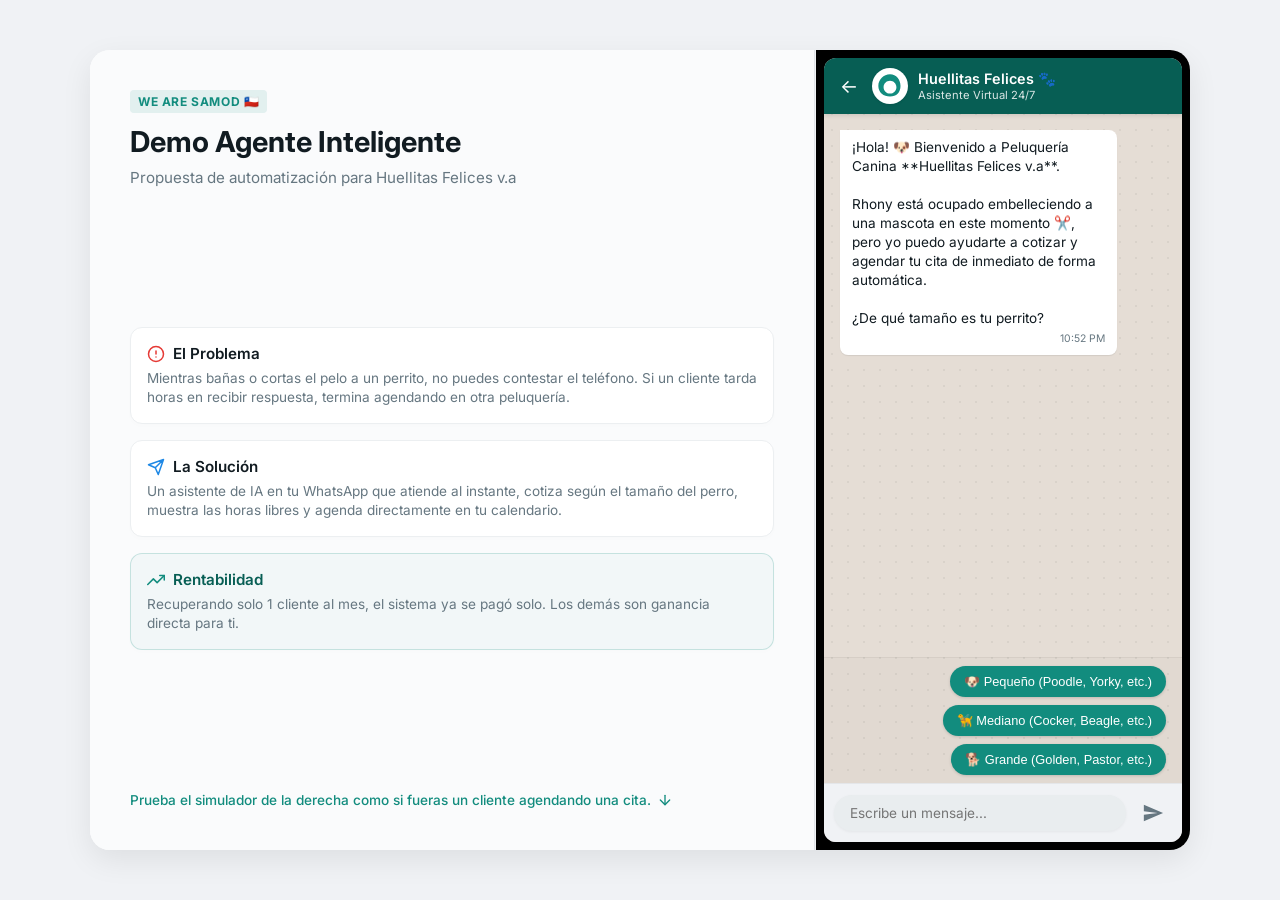
==== src/index.html @ f7a62349 "first commit" ====
<!DOCTYPE html>
<html lang="es">
<head>
    <meta charset="UTF-8">
    <meta name="viewport" content="width=device-width, initial-scale=1.0">
    <title>Cargando Simulador... | We Are Samod</title>
    <!-- Fuente premium Google Fonts -->
    <link rel="preconnect" href="https://fonts.googleapis.com">
    <link rel="preconnect" href="https://fonts.gstatic.com" crossorigin>
    <link href="https://fonts.googleapis.com/css2?family=Inter:wght@400;500;600;700&display=swap" rel="stylesheet">
    <link rel="stylesheet" href="style.css">
</head>
<body>
    <!-- Pantalla de Carga Inicial -->
    <div id="loading-screen" class="loading-screen">
        <div class="spinner"></div>
        <p>Cargando propuesta interactiva...</p>
    </div>

    <div class="app-container" id="app-container" style="display: none;">
        
        <!-- Panel de Pitch Lateral (Visible en desktop) -->
        <div class="pitch-sidebar">
            <div class="brand-header">
                <span class="brand-tag">We Are Samod 🇨🇱</span>
                <h1 id="sidebar-title">Cargando...</h1>
                <p class="subtitle" id="sidebar-subtitle">Cargando...</p>
            </div>
            
            <div class="pitch-content">
                <div class="card">
                    <h3>
                        <svg class="card-icon" viewBox="0 0 24 24" fill="none" stroke="currentColor" stroke-width="2" stroke-linecap="round" stroke-linejoin="round">
                            <circle cx="12" cy="12" r="10"></circle>
                            <line x1="12" y1="8" x2="12" y2="12"></line>
                            <line x1="12" y1="16" x2="12.01" y2="16"></line>
                        </svg>
                        <span id="problem-title">El Problema</span>
                    </h3>
                    <p id="problem-desc">Cargando...</p>
                </div>
                
                <div class="card">
                    <h3>
                        <svg class="card-icon" viewBox="0 0 24 24" fill="none" stroke="currentColor" stroke-width="2" stroke-linecap="round" stroke-linejoin="round">
                            <path d="M22 2L11 13M22 2l-7 20-4-9-9-4 20-7z"></path>
                        </svg>
                        <span id="solution-title">La Solución</span>
                    </h3>
                    <p id="solution-desc">Cargando...</p>
                </div>
                
                <div class="card highlight">
                    <h3>
                        <svg class="card-icon" viewBox="0 0 24 24" fill="none" stroke="currentColor" stroke-width="2" stroke-linecap="round" stroke-linejoin="round">
                            <polyline points="23 6 13.5 15.5 8.5 10.5 1 18"></polyline>
                            <polyline points="17 6 23 6 23 12"></polyline>
                        </svg>
                        <span id="profit-title">Rentabilidad</span>
                    </h3>
                    <p id="profit-desc">Cargando...</p>
                </div>
            </div>
            
            <div class="pitch-footer">
                <p>
                    Prueba el simulador de la derecha como si fueras un cliente agendando una cita.
                    <svg class="footer-icon" viewBox="0 0 24 24" fill="none" stroke="currentColor" stroke-width="2" stroke-linecap="round" stroke-linejoin="round">
                        <line x1="12" y1="5" x2="12" y2="19"></line>
                        <polyline points="19 12 12 19 5 12"></polyline>
                    </svg>
                </p>
            </div>
        </div>

        <!-- Módulo del Teléfono Movil (Simulador de WhatsApp) -->
        <div class="phone-mockup">
            <div class="phone-screen">
                
                <!-- Cabecera de WhatsApp -->
                <div class="chat-header">
                    <div class="back-btn">&#8592;</div>
                    <div class="avatar" id="chat-avatar">
                        <!-- Se inyecta por JS (Grooming o Barbería) -->
                    </div>
                    <div class="contact-info">
                        <span class="contact-name" id="contact-name">Cargando...</span>
                        <span class="contact-status" id="contact-status">Cargando...</span>
                    </div>
                </div>

                <!-- Ventana de Mensajes -->
                <div class="chat-body" id="chat-body">
                    <!-- Los mensajes se cargarán dinámicamente -->
                </div>

                <!-- Panel de Respuestas Rápidas (Interactivo) -->
                <div class="quick-replies-container" id="quick-replies">
                    <!-- Los botones se insertarán dinámicamente con JS -->
                </div>

                <!-- Input de Escritura de WhatsApp -->
                <div class="chat-input-area">
                    <input type="text" id="chat-input" placeholder="Escribe un mensaje..." disabled>
                    <button id="send-btn" disabled>
                        <svg viewBox="0 0 24 24" fill="none" xmlns="http://www.w3.org/2000/svg">
                            <path d="M2.01 21L23 12L2.01 3L2 10L17 12L2 14L2.01 21Z" fill="#128C7E"/>
                        </svg>
                    </button>
                </div>
                
            </div>
        </div>

    </div>
    
    <script src="script.js"></script>
</body>
</html>
---- src/style.css ----
/* General resets and root tokens */
:root {
    --whatsapp-green-dark: #075E54;
    --whatsapp-green: #128C7E;
    --whatsapp-light: #dcf8c6;
    --bg-app: #f0f2f5;
    --bg-chat: #e5ddd5;
    --text-primary: #111b21;
    --text-secondary: #667781;
    --sidebar-width: 380px;
    --font-stack: 'Inter', -apple-system, BlinkMacSystemFont, "Segoe UI", Roboto, Helvetica, Arial, sans-serif;
}

* {
    box-sizing: border-box;
    margin: 0;
    padding: 0;
}

body {
    font-family: var(--font-stack);
    background-color: var(--bg-app);
    color: var(--text-primary);
    min-height: 100vh;
    display: flex;
    justify-content: center;
    align-items: center;
    overflow-x: hidden;
}

/* Pantalla de Carga */
.loading-screen {
    position: fixed;
    top: 0;
    left: 0;
    width: 100%;
    height: 100%;
    background-color: #ffffff;
    display: flex;
    flex-direction: column;
    justify-content: center;
    align-items: center;
    gap: 16px;
    z-index: 100;
}

.loading-screen p {
    font-size: 0.9rem;
    color: var(--text-secondary);
    font-weight: 500;
}

.spinner {
    width: 40px;
    height: 40px;
    border: 3.5px solid rgba(18, 140, 126, 0.1);
    border-radius: 50%;
    border-top-color: var(--whatsapp-green);
    animation: spin 1s ease-in-out infinite;
}

@keyframes spin {
    to { transform: rotate(360deg); }
}

/* Layout Container */
.app-container {
    display: flex;
    width: 100%;
    max-width: 1100px;
    height: 90vh;
    min-height: 600px;
    max-height: 800px;
    background-color: #ffffff;
    border-radius: 20px;
    box-shadow: 0 10px 30px rgba(0, 0, 0, 0.08);
    overflow: hidden;
    animation: fadeIn 0.4s ease-out forwards;
}

@keyframes fadeIn {
    from { opacity: 0; transform: translateY(10px); }
    to { opacity: 1; transform: translateY(0); }
}

/* Sidebar Pitch Deck */
.pitch-sidebar {
    flex: 1;
    width: var(--sidebar-width);
    background-color: #fafbfc;
    border-right: 1px solid #e1e4e8;
    padding: 40px;
    display: flex;
    flex-direction: column;
    justify-content: space-between;
}

.brand-header .brand-tag {
    font-size: 0.75rem;
    font-weight: 700;
    color: var(--whatsapp-green);
    text-transform: uppercase;
    letter-spacing: 0.05em;
    background-color: rgba(18, 140, 126, 0.1);
    padding: 4px 8px;
    border-radius: 4px;
    display: inline-block;
    margin-bottom: 12px;
}

.brand-header h1 {
    font-size: 1.8rem;
    font-weight: 700;
    color: var(--text-primary);
    line-height: 1.2;
    margin-bottom: 8px;
}

.brand-header .subtitle {
    font-size: 0.95rem;
    color: var(--text-secondary);
}

.pitch-content {
    display: flex;
    flex-direction: column;
    gap: 16px;
    margin: 30px 0;
}

.card {
    background-color: #ffffff;
    padding: 16px;
    border-radius: 12px;
    border: 1px solid #eceff1;
    box-shadow: 0 2px 6px rgba(0, 0, 0, 0.01);
}

.card h3 {
    font-size: 0.95rem;
    font-weight: 600;
    margin-bottom: 6px;
    display: flex;
    align-items: center;
    gap: 8px;
}

.card-icon {
    width: 18px;
    height: 18px;
    flex-shrink: 0;
}

/* Colores personalizados para cada ícono según su estado */
.card:nth-child(1) .card-icon {
    color: #e53935; /* Rojo para el problema */
}

.card:nth-child(2) .card-icon {
    color: #1e88e5; /* Azul para la solución */
}

.card:nth-child(3) .card-icon {
    color: var(--whatsapp-green); /* Verde para rentabilidad */
}

.card p {
    font-size: 0.85rem;
    color: var(--text-secondary);
    line-height: 1.4;
}

.card.highlight {
    background-color: rgba(18, 140, 126, 0.03);
    border-color: rgba(18, 140, 126, 0.2);
}

.card.highlight h3 {
    color: var(--whatsapp-green-dark);
}

.pitch-footer p {
    font-size: 0.85rem;
    font-weight: 500;
    color: var(--whatsapp-green);
    line-height: 1.4;
    display: flex;
    align-items: center;
    gap: 6px;
}

.footer-icon {
    width: 16px;
    height: 16px;
    flex-shrink: 0;
    animation: arrowBounce 1.5s infinite ease-in-out;
}

@keyframes arrowBounce {
    0%, 100% { transform: translateY(0); }
    50% { transform: translateY(3px); }
}

/* Smartphone Mockup */
.phone-mockup {
    width: 375px;
    height: 100%;
    background-color: #000000;
    padding: 8px;
    display: flex;
    justify-content: center;
    align-items: center;
    border-left: 1px solid #f0f2f5;
}

.phone-screen {
    width: 100%;
    height: 100%;
    background-color: var(--bg-chat);
    border-radius: 12px;
    overflow: hidden;
    position: relative;
    display: flex;
    flex-direction: column;
    /* Fondo con textura ligera de chat de WhatsApp */
    background-image: radial-gradient(rgba(0,0,0,0.05) 1px, transparent 0);
    background-size: 16px 16px;
}

/* WhatsApp Chat Header */
.chat-header {
    background-color: var(--whatsapp-green-dark);
    color: #ffffff;
    padding: 10px 16px;
    display: flex;
    align-items: center;
    gap: 10px;
    z-index: 10;
    box-shadow: 0 2px 4px rgba(0,0,0,0.1);
}

.back-btn {
    font-size: 1.2rem;
    cursor: pointer;
    margin-right: 4px;
}

.chat-header .avatar {
    width: 36px;
    height: 36px;
    background-color: #ffffff;
    border-radius: 50%;
    display: flex;
    justify-content: center;
    align-items: center;
    padding: 4px;
    box-shadow: 0 1px 3px rgba(0,0,0,0.1);
}

.chat-header .avatar svg {
    width: 100%;
    height: 100%;
}

.contact-info {
    display: flex;
    flex-direction: column;
}

.contact-name {
    font-size: 0.9rem;
    font-weight: 600;
}

.contact-status {
    font-size: 0.7rem;
    opacity: 0.85;
}

/* Chat Body (Messages Container) */
.chat-body {
    flex: 1;
    padding: 16px;
    display: flex;
    flex-direction: column;
    gap: 12px;
    overflow-y: auto;
    scroll-behavior: smooth;
}

/* WhatsApp Message Bubble */
.message {
    max-width: 85%;
    padding: 8px 12px;
    border-radius: 8px;
    font-size: 0.85rem;
    line-height: 1.4;
    position: relative;
    box-shadow: 0 1px 1px rgba(0,0,0,0.08);
    animation: slideIn 0.3s ease-out forwards;
    transform: translateY(10px);
    opacity: 0;
}

@keyframes slideIn {
    to {
        transform: translateY(0);
        opacity: 1;
    }
}

.message.received {
    background-color: #ffffff;
    align-self: flex-start;
    border-top-left-radius: 0;
}

.message.sent {
    background-color: var(--whatsapp-light);
    align-self: flex-end;
    border-top-right-radius: 0;
}

.message-content {
    white-space: pre-wrap;
    word-break: break-word;
}

.message-time {
    font-size: 0.65rem;
    color: var(--text-secondary);
    text-align: right;
    margin-top: 4px;
}

/* Typing Indicator Animation */
.typing-indicator {
    display: flex;
    align-items: center;
    gap: 4px;
    padding: 8px 12px;
    background-color: #ffffff;
    border-radius: 8px;
    border-top-left-radius: 0;
    align-self: flex-start;
    box-shadow: 0 1px 1px rgba(0,0,0,0.08);
}

.typing-dot {
    width: 6px;
    height: 6px;
    background-color: var(--text-secondary);
    border-radius: 50%;
    animation: typingBounce 1.4s infinite ease-in-out both;
}

.typing-dot:nth-child(1) { animation-delay: -0.32s; }
.typing-dot:nth-child(2) { animation-delay: -0.16s; }

@keyframes typingBounce {
    0%, 80%, 100% { transform: scale(0); }
    40% { transform: scale(1); }
}

/* Quick Replies Buttons (Interaction) */
.quick-replies-container {
    padding: 8px 16px;
    display: flex;
    flex-wrap: wrap;
    gap: 8px;
    justify-content: flex-end;
    background-color: rgba(0, 0, 0, 0.02);
    border-top: 1px solid rgba(0, 0, 0, 0.05);
}

.quick-reply-btn {
    background-color: var(--whatsapp-green);
    color: #ffffff;
    border: none;
    padding: 8px 14px;
    border-radius: 18px;
    font-size: 0.8rem;
    font-weight: 500;
    cursor: pointer;
    box-shadow: 0 1px 3px rgba(0,0,0,0.15);
    transition: background-color 0.2s, transform 0.1s;
    animation: popIn 0.3s ease-out forwards;
}

.quick-reply-btn:hover {
    background-color: var(--whatsapp-green-dark);
}

.quick-reply-btn:active {
    transform: scale(0.95);
}

@keyframes popIn {
    from {
        transform: scale(0.8);
        opacity: 0;
    }
    to {
        transform: scale(1);
        opacity: 1;
    }
}

/* WhatsApp Bottom Input Area */
.chat-input-area {
    padding: 10px;
    background-color: #f0f2f5;
    display: flex;
    align-items: center;
    gap: 8px;
    border-top: 1px solid rgba(0, 0, 0, 0.05);
}

.chat-input-area input {
    flex: 1;
    border: none;
    border-radius: 20px;
    padding: 10px 16px;
    font-size: 0.85rem;
    font-family: var(--font-stack);
    outline: none;
    background-color: #ffffff;
    box-shadow: 0 1px 3px rgba(0,0,0,0.05);
}

.chat-input-area input:disabled {
    background-color: #e9edef;
    cursor: not-allowed;
}

.chat-input-area button {
    width: 38px;
    height: 38px;
    border-radius: 50%;
    background-color: transparent;
    border: none;
    display: flex;
    justify-content: center;
    align-items: center;
    cursor: pointer;
    transition: background-color 0.2s;
}

.chat-input-area button:hover {
    background-color: rgba(0, 0, 0, 0.05);
}

.chat-input-area button:disabled svg path {
    fill: var(--text-secondary);
}

.chat-input-area button svg {
    width: 22px;
    height: 22px;
}

/* Responsive Breakpoint (Mobile view) */
@media (max-width: 768px) {
    body {
        background-color: var(--bg-chat);
    }
    .app-container {
        height: 100vh;
        max-height: none;
        border-radius: 0;
        box-shadow: none;
    }
    .pitch-sidebar {
        display: none; /* Oculta el pitch lateral en pantallas chicas */
    }
    .phone-mockup {
        width: 100%;
        height: 100vh;
        padding: 0;
        background-color: var(--bg-chat);
    }
    .phone-screen {
        border-radius: 0;
    }
}
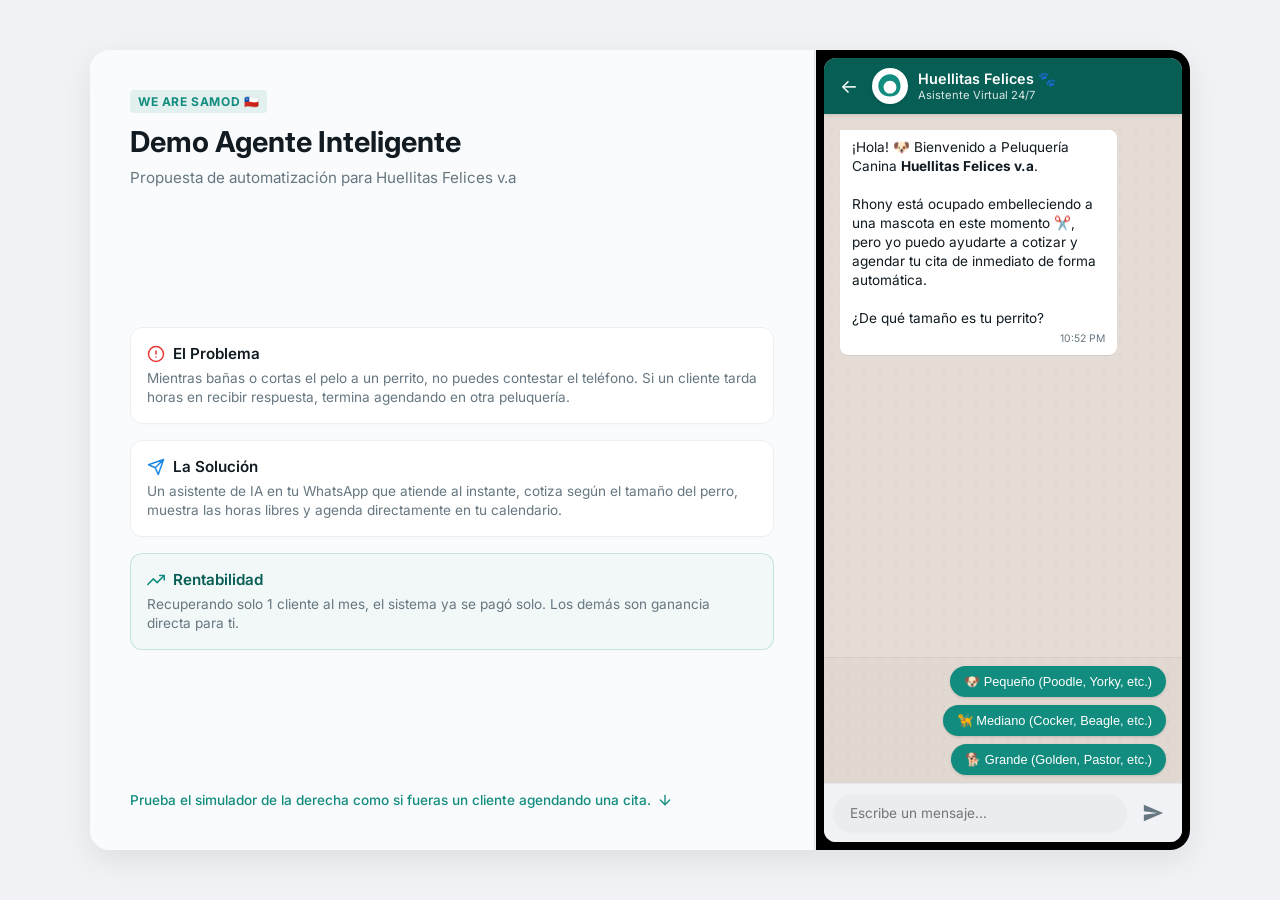
==== commit 5a9b9888: "fix: add cache-busting version query to script tag" ====
--- a/src/index.html
+++ b/src/index.html
@@ -114,6 +114,6 @@
 
     </div>
     
-    <script src="script.js"></script>
+    <script src="script.js?v=1.0.1"></script>
 </body>
 </html>
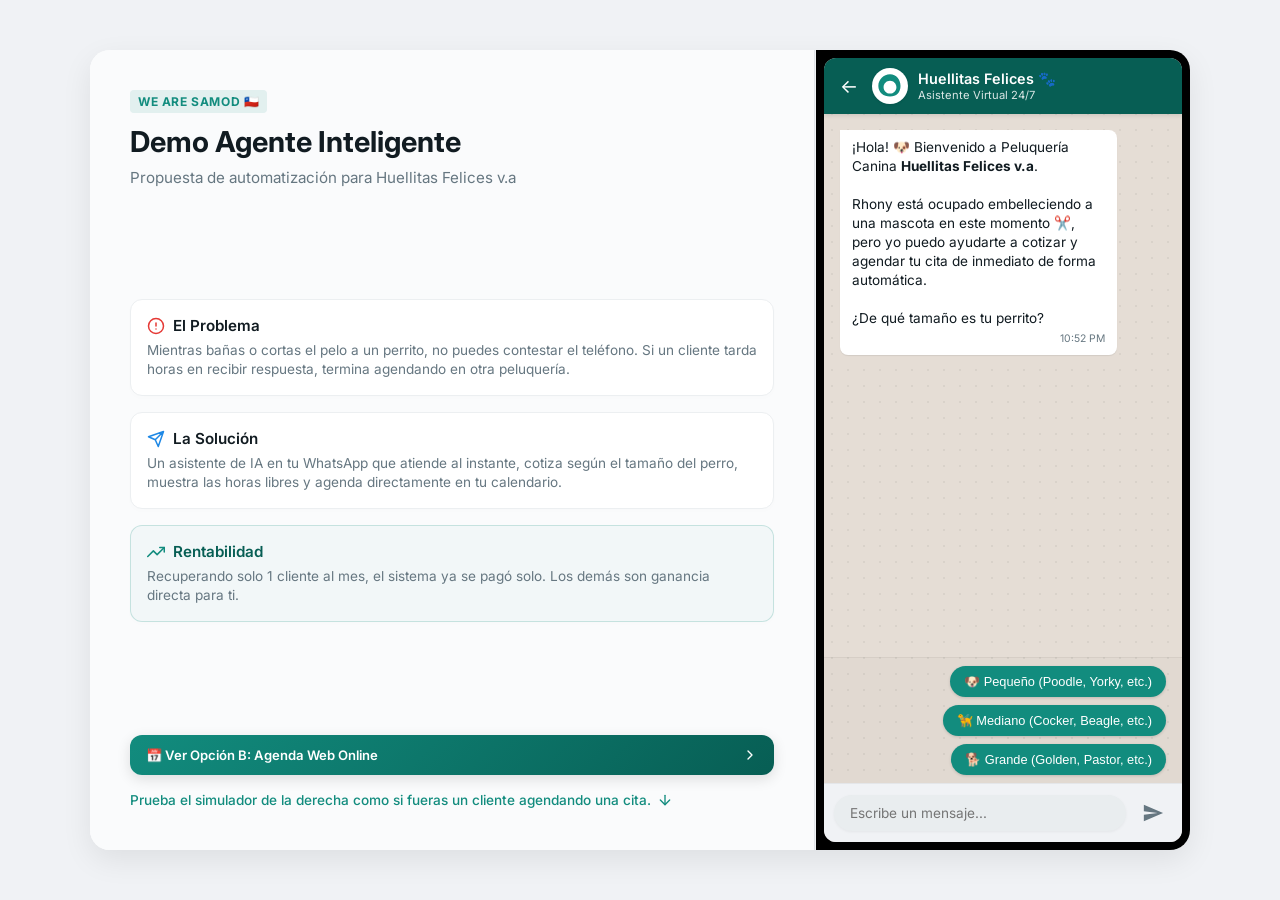
==== commit 9a9d5d9e: "feat: add buttherfly_cosmetic client and online booking agenda route" ====
--- a/src/index.html
+++ b/src/index.html
@@ -63,6 +63,10 @@
             </div>
             
             <div class="pitch-footer">
+                <a href="agenda/" id="switch-to-agenda-btn" class="switch-view-btn">
+                    <span>📅 Ver Opción B: Agenda Web Online</span>
+                    <svg viewBox="0 0 24 24" fill="none" stroke="currentColor" stroke-width="2" stroke-linecap="round" stroke-linejoin="round" width="16" height="16"><polyline points="9 18 15 12 9 6"></polyline></svg>
+                </a>
                 <p>
                     Prueba el simulador de la derecha como si fueras un cliente agendando una cita.
                     <svg class="footer-icon" viewBox="0 0 24 24" fill="none" stroke="currentColor" stroke-width="2" stroke-linecap="round" stroke-linejoin="round">
@@ -76,6 +80,12 @@
         <!-- Módulo del Teléfono Movil (Simulador de WhatsApp) -->
         <div class="phone-mockup">
             <div class="phone-screen">
+                
+                <!-- Banner Móvil para Alternar a Agenda Web -->
+                <a href="agenda/" id="mobile-switch-to-agenda-btn" class="mobile-switch-banner">
+                    <span>📅 ¿Prefieres ver la <strong>Agenda Web Online</strong>?</span>
+                    <span class="banner-arrow">Ver Demo ➔</span>
+                </a>
                 
                 <!-- Cabecera de WhatsApp -->
                 <div class="chat-header">
@@ -114,6 +124,6 @@
 
     </div>
     
-    <script src="script.js?v=1.0.1"></script>
+    <script src="script.js?v=1.0.2"></script>
 </body>
 </html>
--- a/src/style.css
+++ b/src/style.css
@@ -459,6 +459,52 @@
     height: 22px;
 }
 
+/* Switch View Buttons */
+.switch-view-btn {
+    display: flex;
+    align-items: center;
+    justify-content: space-between;
+    background: linear-gradient(135deg, var(--whatsapp-green) 0%, var(--whatsapp-green-dark) 100%);
+    color: #ffffff;
+    text-decoration: none;
+    padding: 12px 16px;
+    border-radius: 12px;
+    font-size: 0.82rem;
+    font-weight: 600;
+    margin-bottom: 16px;
+    box-shadow: 0 4px 14px rgba(0, 0, 0, 0.12);
+    transition: transform 0.2s, box-shadow 0.2s;
+}
+
+.switch-view-btn:hover {
+    transform: translateY(-2px);
+    box-shadow: 0 6px 18px rgba(0, 0, 0, 0.18);
+}
+
+.mobile-switch-banner {
+    display: none;
+    background: #0f172a;
+    color: #f8fafc;
+    text-decoration: none;
+    padding: 9px 14px;
+    font-size: 0.76rem;
+    align-items: center;
+    justify-content: space-between;
+    border-bottom: 1px solid rgba(255, 255, 255, 0.1);
+    z-index: 10;
+}
+
+.mobile-switch-banner strong {
+    color: #38bdf8;
+}
+
+.banner-arrow {
+    background: rgba(255, 255, 255, 0.15);
+    padding: 3px 8px;
+    border-radius: 6px;
+    font-weight: 600;
+}
+
 /* Responsive Breakpoint (Mobile view) */
 @media (max-width: 768px) {
     body {
@@ -473,6 +519,9 @@
     .pitch-sidebar {
         display: none; /* Oculta el pitch lateral en pantallas chicas */
     }
+    .mobile-switch-banner {
+        display: flex;
+    }
     .phone-mockup {
         width: 100%;
         height: 100vh;
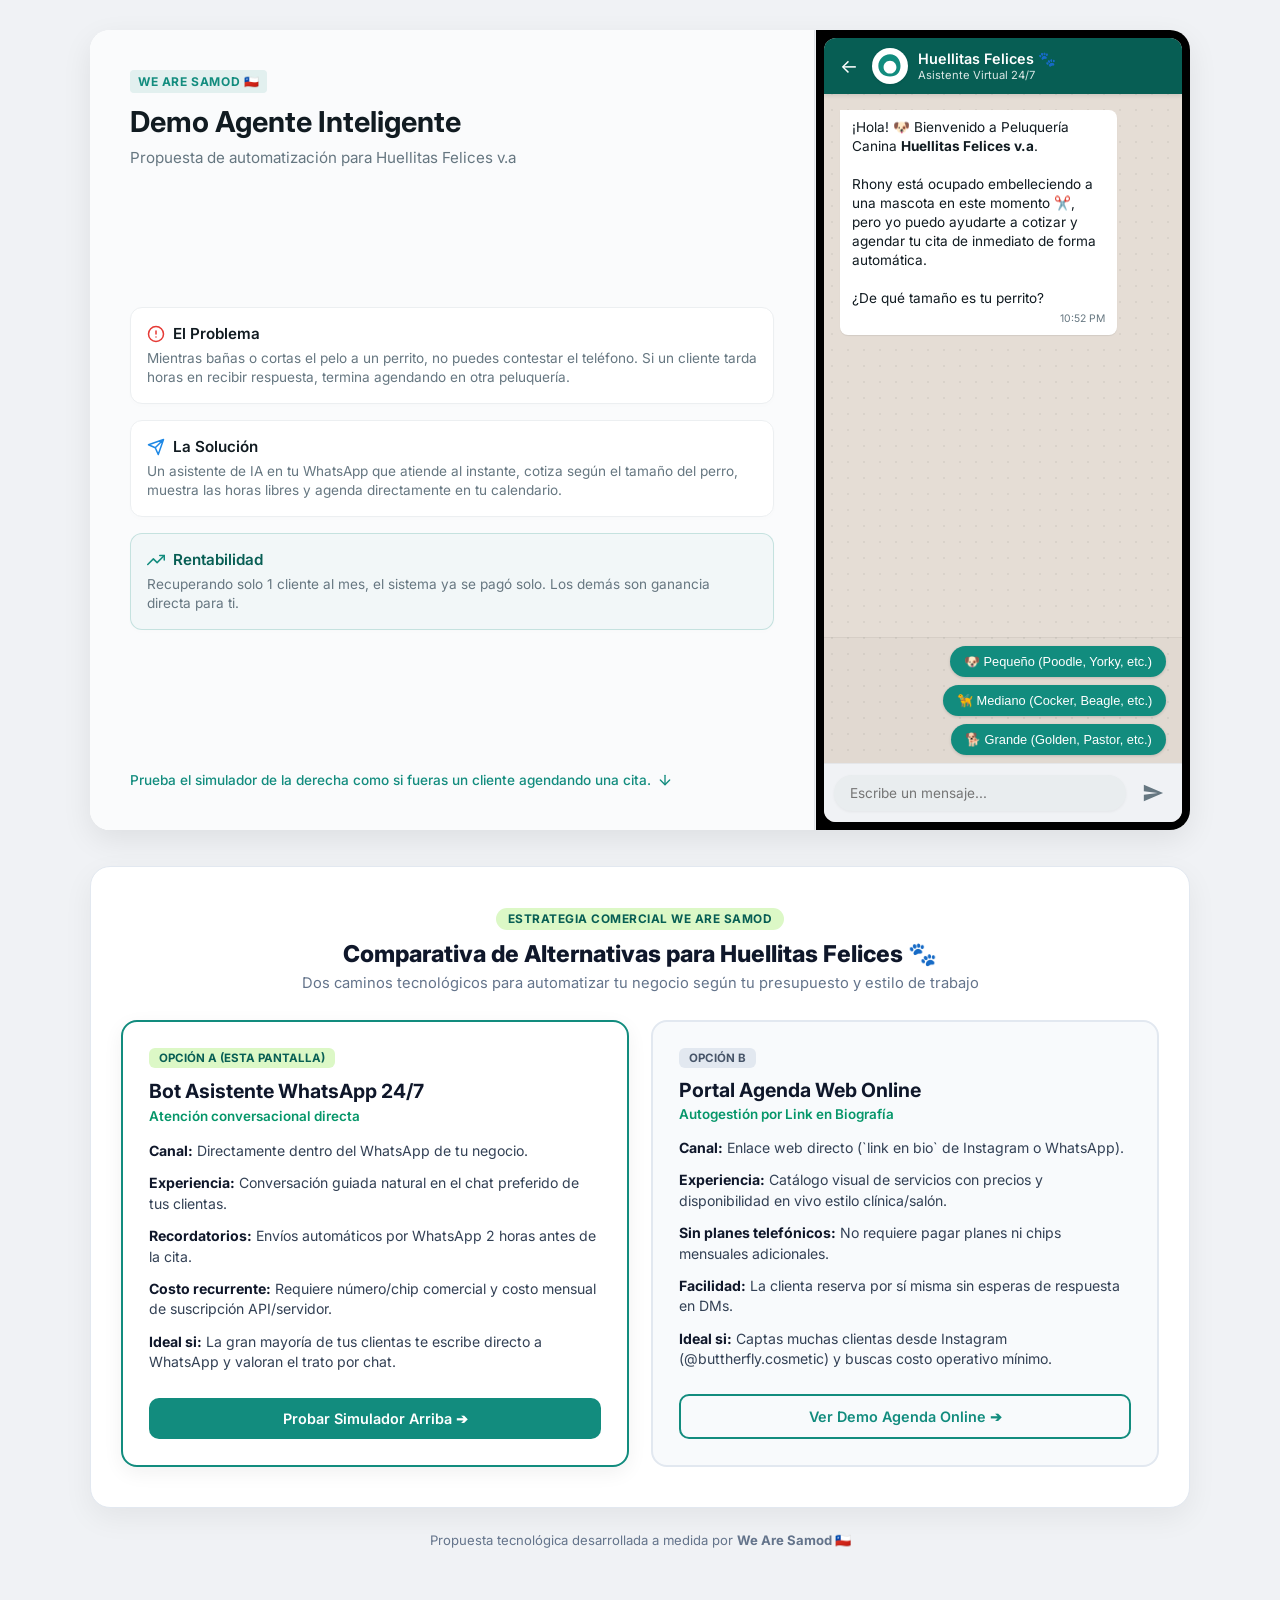
==== commit 406d3b5e: "fix(ui): remove top switch buttons, add comparison section to whatsapp demo, ensure 100% responsiven" ====
--- a/src/index.html
+++ b/src/index.html
@@ -63,10 +63,6 @@
             </div>
             
             <div class="pitch-footer">
-                <a href="agenda/" id="switch-to-agenda-btn" class="switch-view-btn">
-                    <span>📅 Ver Opción B: Agenda Web Online</span>
-                    <svg viewBox="0 0 24 24" fill="none" stroke="currentColor" stroke-width="2" stroke-linecap="round" stroke-linejoin="round" width="16" height="16"><polyline points="9 18 15 12 9 6"></polyline></svg>
-                </a>
                 <p>
                     Prueba el simulador de la derecha como si fueras un cliente agendando una cita.
                     <svg class="footer-icon" viewBox="0 0 24 24" fill="none" stroke="currentColor" stroke-width="2" stroke-linecap="round" stroke-linejoin="round">
@@ -80,12 +76,6 @@
         <!-- Módulo del Teléfono Movil (Simulador de WhatsApp) -->
         <div class="phone-mockup">
             <div class="phone-screen">
-                
-                <!-- Banner Móvil para Alternar a Agenda Web -->
-                <a href="agenda/" id="mobile-switch-to-agenda-btn" class="mobile-switch-banner">
-                    <span>📅 ¿Prefieres ver la <strong>Agenda Web Online</strong>?</span>
-                    <span class="banner-arrow">Ver Demo ➔</span>
-                </a>
                 
                 <!-- Cabecera de WhatsApp -->
                 <div class="chat-header">
@@ -123,7 +113,55 @@
         </div>
 
     </div>
+
+    <!-- Sección Matriz Comparativa (Desktop & Mobile) -->
+    <section class="comparison-matrix-section" id="comparison-section">
+        <div class="matrix-container">
+            <div class="matrix-header">
+                <div class="matrix-badge">Estrategia Comercial We Are Samod</div>
+                <h2 id="matrix-title">Comparativa de Alternativas para Camila Galindo</h2>
+                <p id="matrix-subtitle">Dos caminos tecnológicos para automatizar tu negocio según tu presupuesto y estilo de trabajo</p>
+            </div>
+
+            <div class="matrix-grid">
+                <!-- Opción 1: WhatsApp -->
+                <div class="matrix-card featured">
+                    <div class="card-badge highlight">Opción A (Esta Pantalla)</div>
+                    <h4>Bot Asistente WhatsApp 24/7</h4>
+                    <div class="card-price-note">Atención conversacional directa</div>
+                    <ul class="matrix-list">
+                        <li><strong>Canal:</strong> Directamente dentro del WhatsApp de tu negocio.</li>
+                        <li><strong>Experiencia:</strong> Conversación guiada natural en el chat preferido de tus clientas.</li>
+                        <li><strong>Recordatorios:</strong> Envíos automáticos por WhatsApp 2 horas antes de la cita.</li>
+                        <li><strong>Costo recurrente:</strong> Requiere número/chip comercial y costo mensual de suscripción API/servidor.</li>
+                        <li><strong>Ideal si:</strong> La gran mayoría de tus clientas te escribe directo a WhatsApp y valoran el trato por chat.</li>
+                    </ul>
+                    <button class="btn-matrix btn-primary" onclick="window.scrollTo({top: 0, behavior: 'smooth'})">Probar Simulador Arriba ➔</button>
+                </div>
+
+                <!-- Opción 2: Agenda Web Online -->
+                <div class="matrix-card">
+                    <div class="card-badge">Opción B</div>
+                    <h4>Portal Agenda Web Online</h4>
+                    <div class="card-price-note">Autogestión por Link en Biografía</div>
+                    <ul class="matrix-list">
+                        <li><strong>Canal:</strong> Enlace web directo (`link en bio` de Instagram o WhatsApp).</li>
+                        <li><strong>Experiencia:</strong> Catálogo visual de servicios con precios y disponibilidad en vivo estilo clínica/salón.</li>
+                        <li><strong>Sin planes telefónicos:</strong> No requiere pagar planes ni chips mensuales adicionales.</li>
+                        <li><strong>Facilidad:</strong> La clienta reserva por sí misma sin esperas de respuesta en DMs.</li>
+                        <li><strong>Ideal si:</strong> Captas muchas clientas desde Instagram (@buttherfly.cosmetic) y buscas costo operativo mínimo.</li>
+                    </ul>
+                    <a href="agenda/" id="matrix-to-agenda-link" class="btn-matrix btn-outline">Ver Demo Agenda Online ➔</a>
+                </div>
+            </div>
+        </div>
+    </section>
+
+    <!-- Footer -->
+    <footer class="app-footer">
+        <p>Propuesta tecnológica desarrollada a medida por <strong>We Are Samod 🇨🇱</strong></p>
+    </footer>
     
-    <script src="script.js?v=1.0.2"></script>
+    <script src="script.js?v=1.0.3"></script>
 </body>
 </html>
--- a/src/style.css
+++ b/src/style.css
@@ -23,8 +23,10 @@
     color: var(--text-primary);
     min-height: 100vh;
     display: flex;
-    justify-content: center;
-    align-items: center;
+    flex-direction: column;
+    align-items: center;
+    justify-content: flex-start;
+    padding: 30px 16px 50px;
     overflow-x: hidden;
 }
 
@@ -459,76 +461,220 @@
     height: 22px;
 }
 
-/* Switch View Buttons */
-.switch-view-btn {
-    display: flex;
-    align-items: center;
+/* Sección Matriz Comparativa (Desktop & Mobile) */
+.comparison-matrix-section {
+    width: 100%;
+    max-width: 1100px;
+    margin-top: 36px;
+    background: #ffffff;
+    border-radius: 20px;
+    border: 1px solid #e2e8f0;
+    box-shadow: 0 10px 30px rgba(0, 0, 0, 0.06);
+    padding: 40px 30px;
+    box-sizing: border-box;
+}
+
+.matrix-container {
+    width: 100%;
+}
+
+.matrix-header {
+    text-align: center;
+    margin-bottom: 28px;
+}
+
+.matrix-badge {
+    display: inline-block;
+    background: var(--whatsapp-light);
+    color: var(--whatsapp-green-dark);
+    font-size: 0.74rem;
+    font-weight: 700;
+    text-transform: uppercase;
+    letter-spacing: 0.5px;
+    padding: 4px 12px;
+    border-radius: 20px;
+    margin-bottom: 10px;
+}
+
+.matrix-header h2 {
+    font-size: 1.45rem;
+    font-weight: 800;
+    color: #0f172a;
+    margin-bottom: 6px;
+}
+
+.matrix-header p {
+    font-size: 0.92rem;
+    color: #64748b;
+    max-width: 700px;
+    margin: 0 auto;
+}
+
+.matrix-grid {
+    display: grid;
+    grid-template-columns: 1fr 1fr;
+    gap: 22px;
+}
+
+.matrix-card {
+    background: #f8fafc;
+    border: 2px solid #e2e8f0;
+    border-radius: 16px;
+    padding: 26px;
+    display: flex;
+    flex-direction: column;
     justify-content: space-between;
-    background: linear-gradient(135deg, var(--whatsapp-green) 0%, var(--whatsapp-green-dark) 100%);
+    transition: transform 0.2s, box-shadow 0.2s;
+}
+
+.matrix-card:hover {
+    transform: translateY(-2px);
+    box-shadow: 0 8px 24px rgba(0, 0, 0, 0.06);
+}
+
+.matrix-card.featured {
+    border-color: var(--whatsapp-green);
+    background: #ffffff;
+    box-shadow: 0 6px 20px rgba(0, 0, 0, 0.06);
+}
+
+.card-badge {
+    display: inline-block;
+    align-self: flex-start;
+    font-size: 0.72rem;
+    font-weight: 700;
+    background: #e2e8f0;
+    color: #475569;
+    padding: 3px 10px;
+    border-radius: 6px;
+    margin-bottom: 10px;
+    text-transform: uppercase;
+}
+
+.card-badge.highlight {
+    background: var(--whatsapp-light);
+    color: var(--whatsapp-green-dark);
+}
+
+.matrix-card h4 {
+    font-size: 1.22rem;
+    font-weight: 700;
+    color: #0f172a;
+    margin-bottom: 4px;
+}
+
+.card-price-note {
+    font-size: 0.84rem;
+    font-weight: 600;
+    color: #059669;
+    margin-bottom: 16px;
+}
+
+.matrix-list {
+    list-style: none;
+    font-size: 0.88rem;
+    color: #334155;
+    display: flex;
+    flex-direction: column;
+    gap: 12px;
+    margin-bottom: 24px;
+}
+
+.matrix-list li {
+    line-height: 1.45;
+}
+
+.matrix-list li strong {
+    color: #0f172a;
+}
+
+.btn-matrix {
+    display: inline-flex;
+    align-items: center;
+    justify-content: center;
+    gap: 8px;
+    width: 100%;
+    padding: 12px 20px;
+    border-radius: 10px;
+    font-size: 0.9rem;
+    font-weight: 600;
+    cursor: pointer;
+    border: none;
+    text-decoration: none;
+    font-family: inherit;
+    transition: all 0.2s;
+}
+
+.btn-matrix.btn-primary {
+    background: var(--whatsapp-green);
     color: #ffffff;
-    text-decoration: none;
-    padding: 12px 16px;
-    border-radius: 12px;
+}
+
+.btn-matrix.btn-primary:hover {
+    background: var(--whatsapp-green-dark);
+}
+
+.btn-matrix.btn-outline {
+    background: transparent;
+    border: 2px solid var(--whatsapp-green);
+    color: var(--whatsapp-green);
+}
+
+.btn-matrix.btn-outline:hover {
+    background: var(--whatsapp-light);
+}
+
+/* Footer Global */
+.app-footer {
+    width: 100%;
+    max-width: 1100px;
+    text-align: center;
+    padding: 24px 0 10px;
     font-size: 0.82rem;
-    font-weight: 600;
-    margin-bottom: 16px;
-    box-shadow: 0 4px 14px rgba(0, 0, 0, 0.12);
-    transition: transform 0.2s, box-shadow 0.2s;
-}
-
-.switch-view-btn:hover {
-    transform: translateY(-2px);
-    box-shadow: 0 6px 18px rgba(0, 0, 0, 0.18);
-}
-
-.mobile-switch-banner {
-    display: none;
-    background: #0f172a;
-    color: #f8fafc;
-    text-decoration: none;
-    padding: 9px 14px;
-    font-size: 0.76rem;
-    align-items: center;
-    justify-content: space-between;
-    border-bottom: 1px solid rgba(255, 255, 255, 0.1);
-    z-index: 10;
-}
-
-.mobile-switch-banner strong {
-    color: #38bdf8;
-}
-
-.banner-arrow {
-    background: rgba(255, 255, 255, 0.15);
-    padding: 3px 8px;
-    border-radius: 6px;
-    font-weight: 600;
+    color: #64748b;
 }
 
 /* Responsive Breakpoint (Mobile view) */
 @media (max-width: 768px) {
     body {
+        padding: 0;
         background-color: var(--bg-chat);
     }
     .app-container {
-        height: 100vh;
+        height: auto;
+        min-height: 100vh;
         max-height: none;
         border-radius: 0;
         box-shadow: none;
+        flex-direction: column;
     }
     .pitch-sidebar {
         display: none; /* Oculta el pitch lateral en pantallas chicas */
-    }
-    .mobile-switch-banner {
-        display: flex;
     }
     .phone-mockup {
         width: 100%;
         height: 100vh;
+        min-height: 580px;
         padding: 0;
         background-color: var(--bg-chat);
     }
     .phone-screen {
         border-radius: 0;
-    }
-}
+        height: 100%;
+    }
+    .comparison-matrix-section {
+        border-radius: 0;
+        border-left: none;
+        border-right: none;
+        margin-top: 0;
+        padding: 32px 16px;
+        background: #ffffff;
+    }
+    .matrix-grid {
+        grid-template-columns: 1fr;
+        gap: 16px;
+    }
+    .matrix-header h2 {
+        font-size: 1.25rem;
+    }
+}
